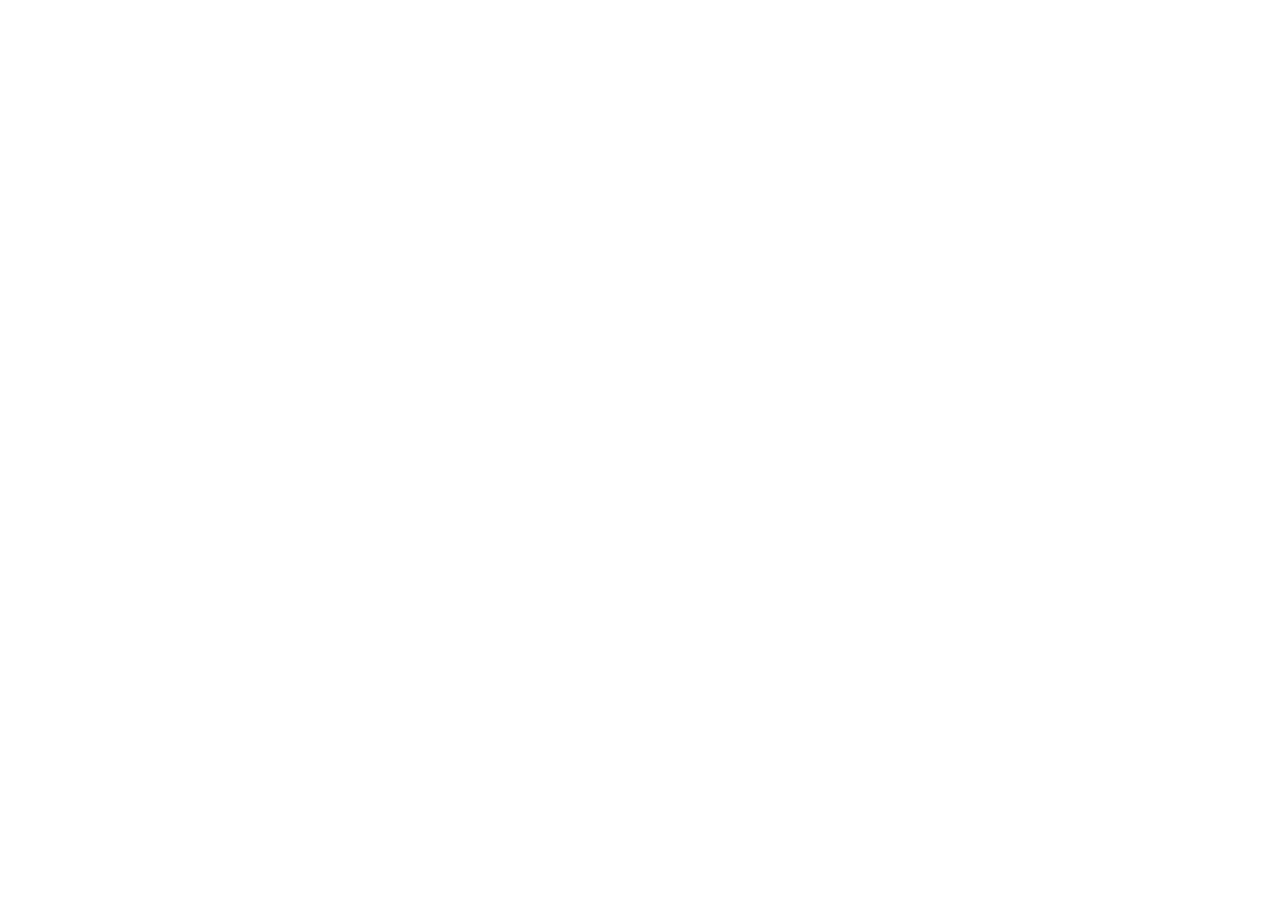
==== qr1/index.html @ c55de869 "first commit" ====
<!doctype html>
<html lang="en">
<head>
  <meta charset="utf-8">
  <meta name="viewport" content="width=device-width, initial-scale=1">
  <title>qr1 redirect</title>
  <style>
    body {
      margin: 0;
      font-family: "Candara", "Trebuchet MS", sans-serif;
      background: #f7f4ef;
      color: #1a1a1a;
      display: grid;
      place-items: center;
      min-height: 100vh;
    }

    .card {
      background: #fff;
      border: 1px solid #e3ddd2;
      padding: 24px 28px;
      border-radius: 18px;
      box-shadow: 0 14px 30px rgba(0, 0, 0, 0.08);
      max-width: 520px;
    }

    .label {
      font-size: 12px;
      text-transform: uppercase;
      letter-spacing: 0.14em;
      color: #6c655c;
    }

    .target {
      margin-top: 8px;
      word-break: break-all;
      font-size: 16px;
    }
  </style>
</head>
<body>
  <div class="card">
    <div class="label">Redirecting</div>
    <div class="target" id="redirect-target">Checking destination...</div>
  </div>
  <script>
    (function() {
      var STORAGE_KEY = "qr-manager:v1";
      var QR_ID = "qr1";
      var FALLBACK_URL = "https://example.com";
      var url = FALLBACK_URL;

      try {
        var stored = localStorage.getItem(STORAGE_KEY);
        if (stored) {
          var data = JSON.parse(stored);
          if (data && data.items && data.items[QR_ID]) {
            url = data.items[QR_ID];
          }
        }
      } catch (err) {}

      var target = document.getElementById("redirect-target");
      if (target) {
        target.textContent = url ? url : "No destination set";
      }

      if (url) {
        window.location.replace(url);
      }
    })();
  </script>
</body>
</html>
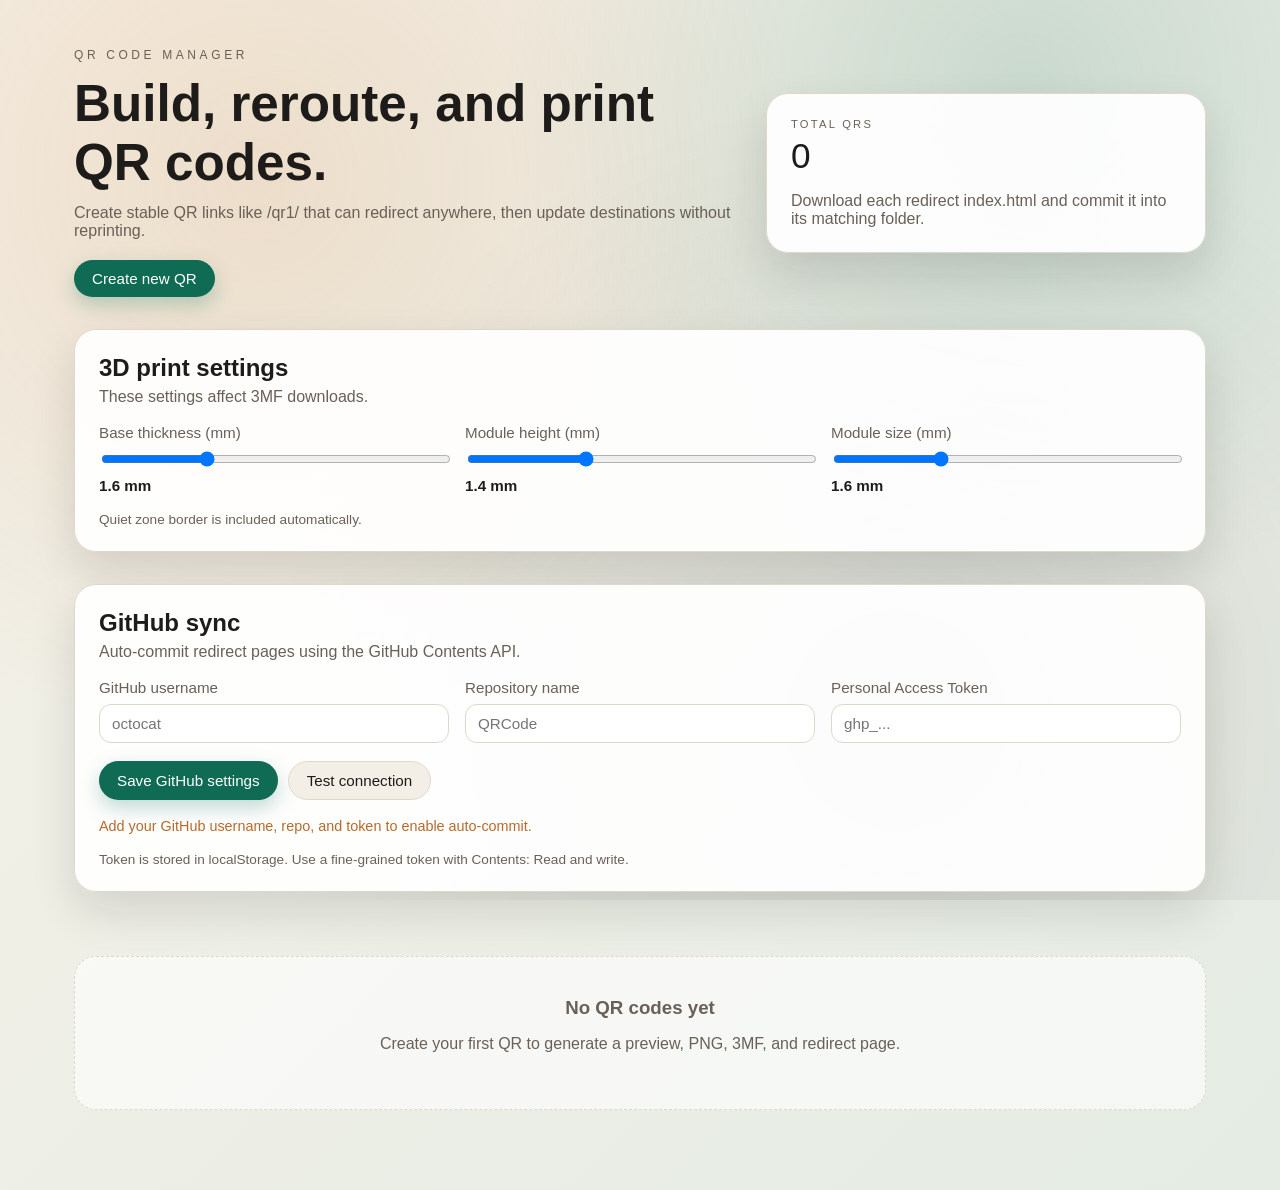
==== commit 9c9707f8: "Create qr1/index.html" ====
--- a/qr1/index.html
+++ b/qr1/index.html
@@ -47,7 +47,7 @@
     (function() {
       var STORAGE_KEY = "qr-manager:v1";
       var QR_ID = "qr1";
-      var FALLBACK_URL = "https://example.com";
+      var FALLBACK_URL = "https://supred502.github.io/QRCode/";
       var url = FALLBACK_URL;
 
       try {
@@ -71,4 +71,4 @@
     })();
   </script>
 </body>
-</html>
+</html>
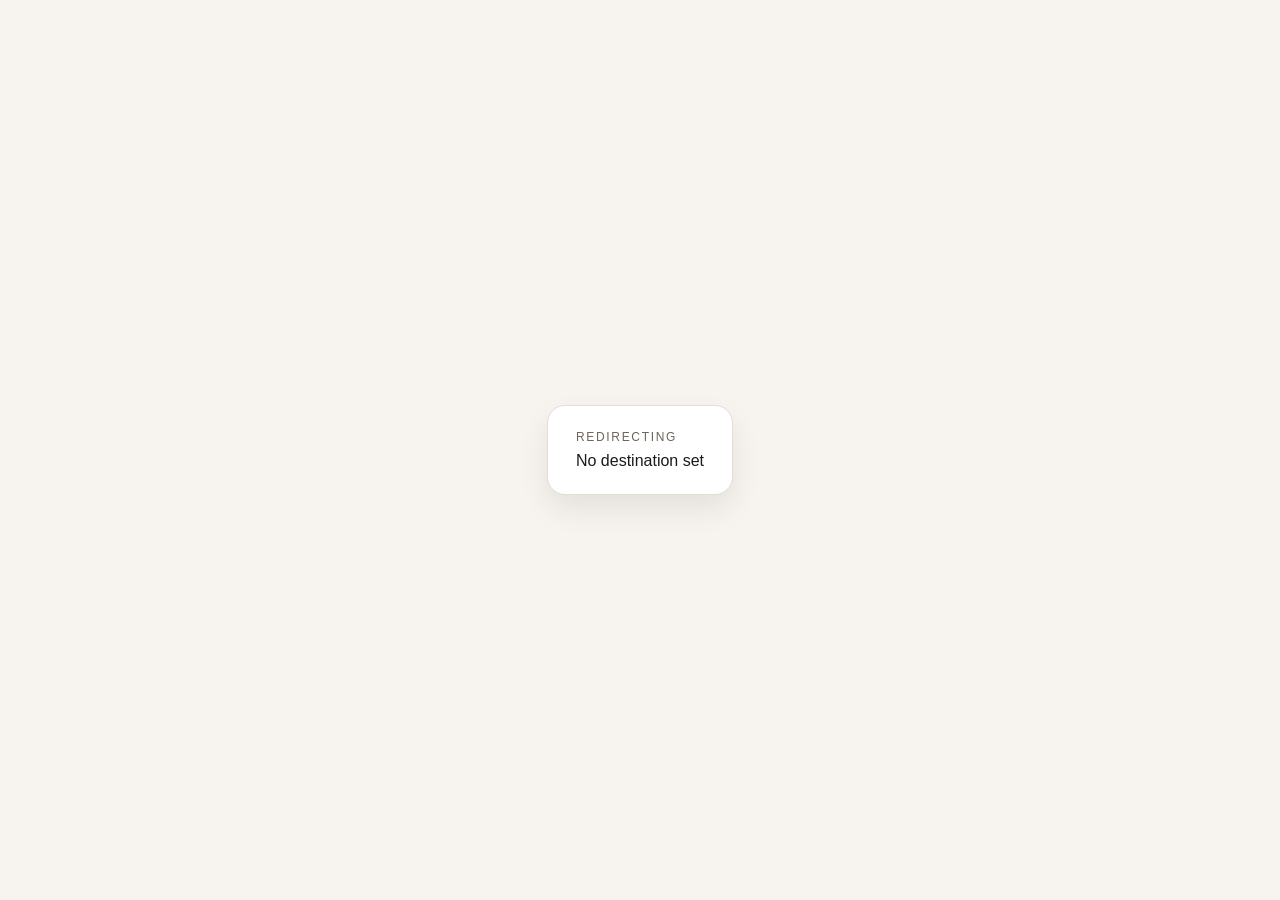
==== commit 1fbbb26e: "Update qr1/index.html" ====
--- a/qr1/index.html
+++ b/qr1/index.html
@@ -45,20 +45,8 @@
   </div>
   <script>
     (function() {
-      var STORAGE_KEY = "qr-manager:v1";
-      var QR_ID = "qr1";
-      var FALLBACK_URL = "https://supred502.github.io/QRCode/";
+      var FALLBACK_URL = "";
       var url = FALLBACK_URL;
-
-      try {
-        var stored = localStorage.getItem(STORAGE_KEY);
-        if (stored) {
-          var data = JSON.parse(stored);
-          if (data && data.items && data.items[QR_ID]) {
-            url = data.items[QR_ID];
-          }
-        }
-      } catch (err) {}
 
       var target = document.getElementById("redirect-target");
       if (target) {
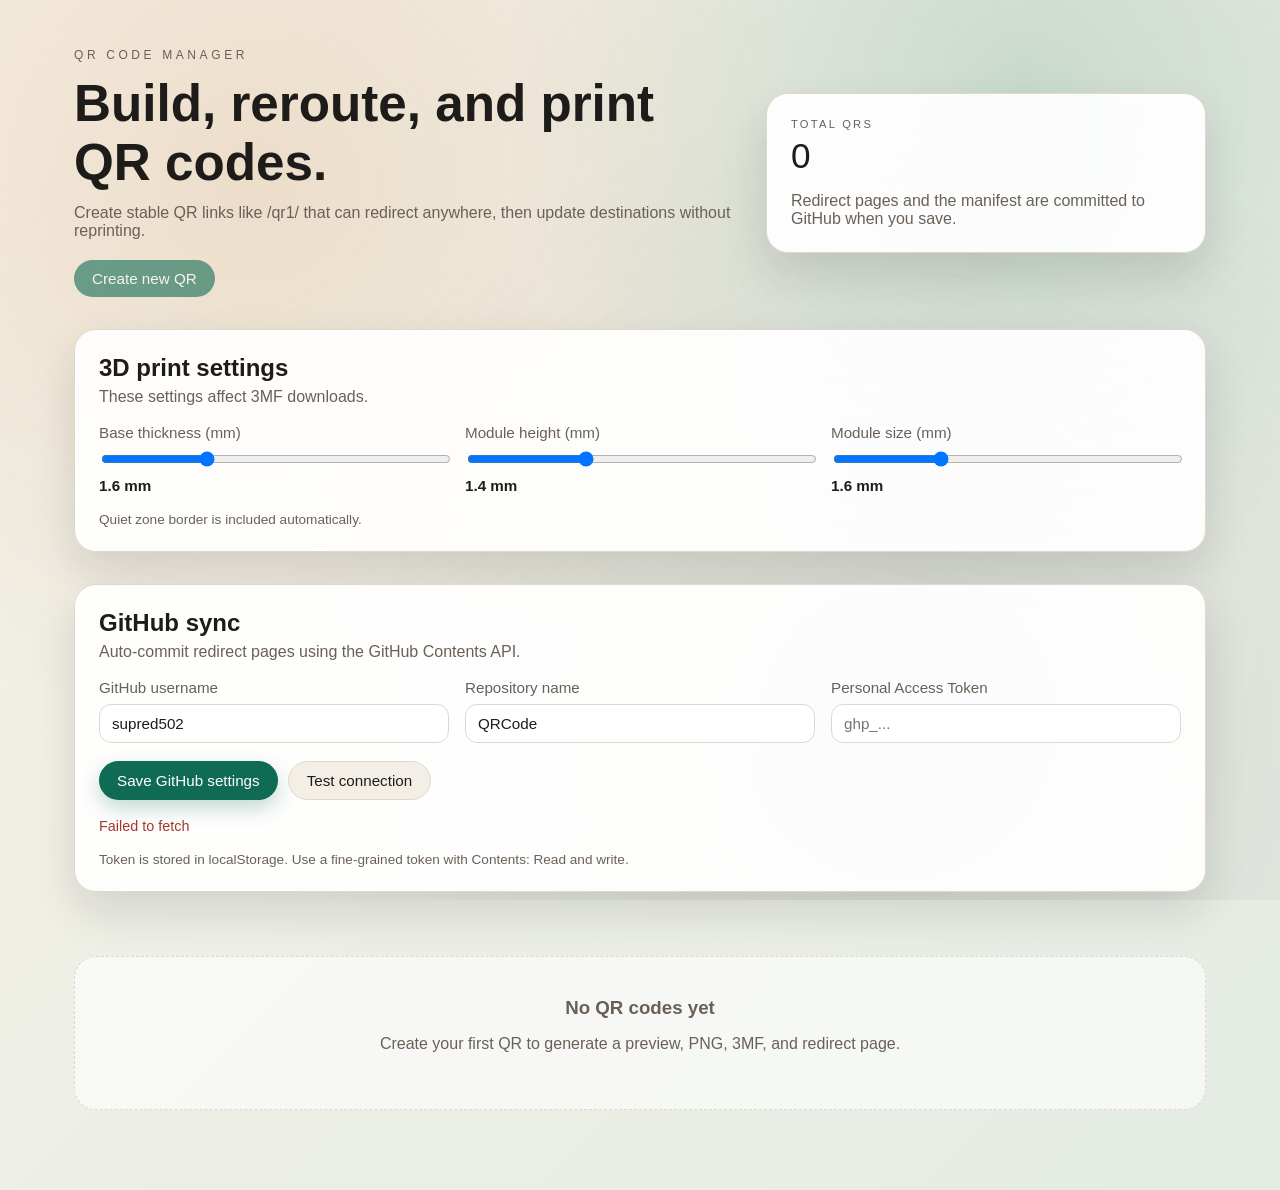
==== commit c9543844: "Update qr1/index.html" ====
--- a/qr1/index.html
+++ b/qr1/index.html
@@ -45,7 +45,7 @@
   </div>
   <script>
     (function() {
-      var FALLBACK_URL = "";
+      var FALLBACK_URL = "https://supred502.github.io/QRCode/";
       var url = FALLBACK_URL;
 
       var target = document.getElementById("redirect-target");
